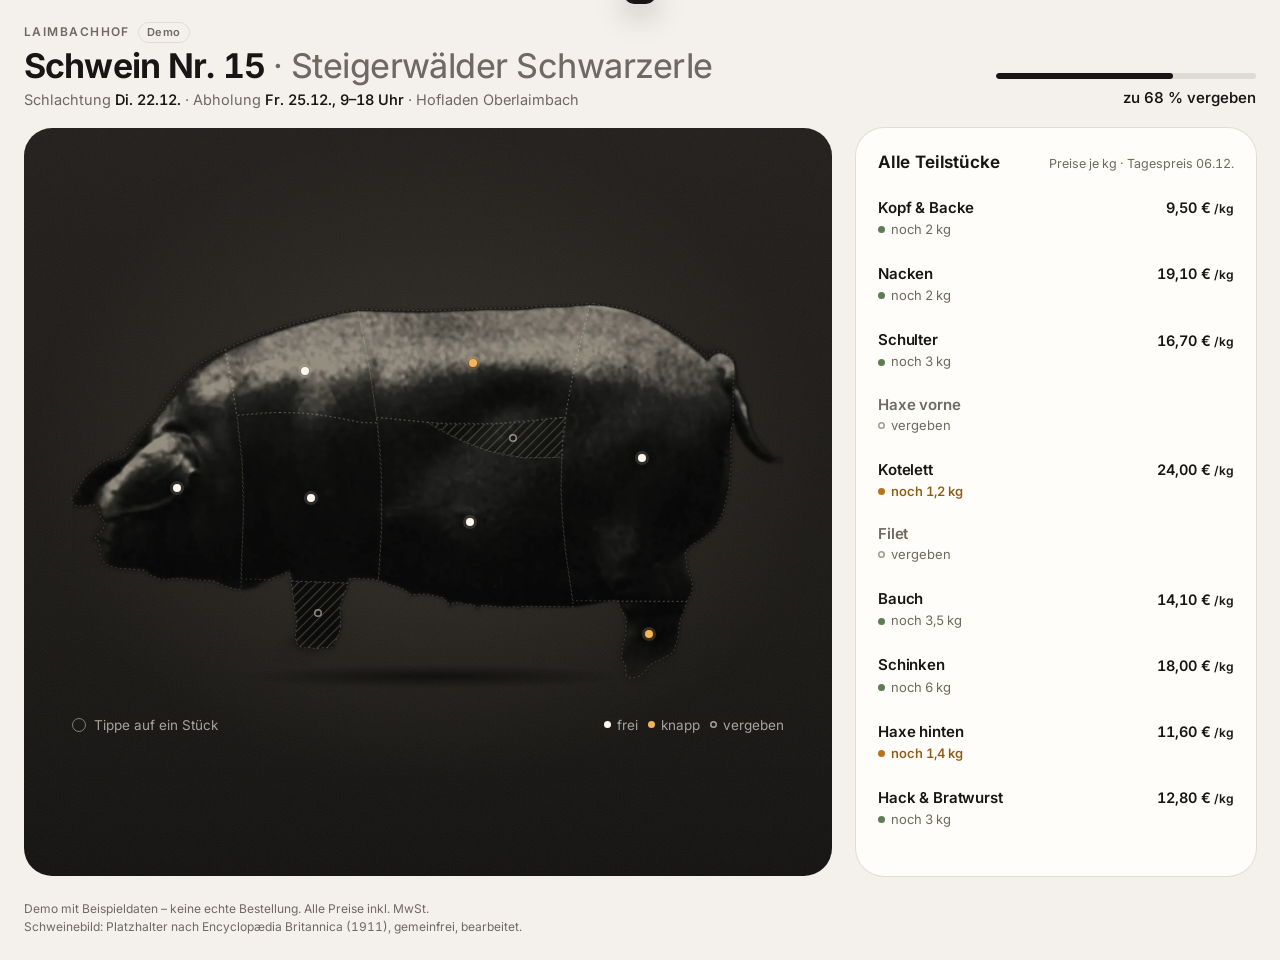
==== schwein/index.html @ 55927c0c "Schweinwahl: erste vollstaendige Seite /schwein/ – Teilstuecke am Tier waehlen, Detailblatt, Paket, " ====
<!doctype html>
<html lang="de">
<head>
  <meta charset="utf-8">
  <meta name="viewport" content="width=device-width, initial-scale=1, viewport-fit=cover">
  <meta name="robots" content="noindex, nofollow">
  <meta name="theme-color" content="#f4f1ec">
  <title>Schwein Nr. 15 · Laimbachhof</title>
  <meta name="description" content="Demo: Teilstücke von Schwein Nr. 15 wählen – Steigerwälder Schwarzerle vom Laimbachhof.">
  <link rel="icon" href="data:,">
  <link rel="preload" href="schrift/inter.woff2" as="font" type="font/woff2" crossorigin>
  <link rel="preload" href="bilder/schwein.webp" as="image" type="image/webp">
  <link rel="stylesheet" href="stil.css">
</head>
<body>

<!-- Demo-Seite: nur die Teilstückwahl von einem Schwein. Nichts wird bestellt, gespeichert oder verschickt. -->

<header class="kopf">
  <p class="kopf-hof">Laimbachhof <span class="demo-marke">Demo</span></p>
  <h1 class="kopf-titel">Schwein Nr. 15<span class="kopf-trenner"> · </span><span class="kopf-rasse">Steigerwälder Schwarzerle</span></h1>
  <div class="fortschritt">
    <div class="balken" id="balken" role="progressbar" aria-valuemin="0" aria-valuemax="100" aria-label="Schwein Nr. 15 vergeben">
      <i class="balken-vergeben"></i><i class="balken-dein"></i>
    </div>
    <p class="fortschritt-text" id="fortschritt-text">zu – % vergeben</p>
  </div>
  <p class="termine" id="termine"></p>
</header>

<main class="werkbank">

  <!-- Bühne: das Schwein. Bild + Klickzonen + Punkte, alles in app.js gezeichnet. -->
  <section class="buehne" aria-label="Schwein Nr. 15 – tippe ein Teilstück an">
    <div class="leinwand" id="leinwand"></div>
    <div class="buehne-fuss">
      <p class="buehne-hinweis" id="hinweis">Tippe auf ein Stück</p>
      <p class="legende" aria-hidden="true">
        <span><i class="punkt frei"></i>frei</span>
        <span><i class="punkt knapp"></i>knapp</span>
        <span><i class="punkt weg"></i>vergeben</span>
      </p>
    </div>
  </section>

  <!-- Seite: am Laptop rechts neben dem Schwein, am Handy darunter -->
  <section class="seite" id="seite">
    <div class="liste-kopf">
      <h2>Alle Teilstücke</h2>
      <p>Preise je kg · <span id="tagespreis-datum"></span></p>
    </div>
    <ul class="liste" id="liste" aria-label="Teilstücke von Schwein Nr. 15"></ul>

    <!-- Blatt: Teilstück im Detail oder das Paket. Handy: Bottom-Sheet. Laptop: liegt über der Liste. -->
    <div class="blatt" id="blatt" role="dialog" aria-modal="false" aria-labelledby="blatt-titel" hidden>
      <div class="blatt-griff" aria-hidden="true"></div>
      <div class="blatt-inhalt" id="blatt-inhalt"></div>
    </div>
  </section>
</main>

<p class="fuss">Demo mit Beispieldaten – keine echte Bestellung. Alle Preise inkl. MwSt.<br>
  Schweinebild: Platzhalter nach Encyclopædia Britannica (1911), gemeinfrei, bearbeitet.</p>

<!-- Schwebende Paketleiste: erscheint, sobald etwas im Paket liegt -->
<button type="button" class="paketleiste" id="paketleiste" hidden aria-label="Paket ansehen">
  <span class="paket-zahl" id="paket-zahl">0</span>
  <span class="paket-text">
    <b>Dein Paket</b>
    <span id="paket-zeile"></span>
  </span>
  <span class="paket-summe" id="paket-summe"></span>
  <svg class="paket-pfeil" viewBox="0 0 24 24" aria-hidden="true"><path d="M9 6l6 6-6 6"/></svg>
</button>

<div class="schleier" id="schleier" hidden></div>
<div class="meldung" id="meldung" role="status" aria-live="polite"></div>

<script src="bilder/schwein-bild.js"></script>
<script src="app.js"></script>
</body>
</html>
---- schwein/stil.css ----
/* Laimbachhof – Demo „Schwein Nr. 15“: Teilstücke wählen
   Aufbau: Schrift → Design-Tokens → Grundlagen → Kopf → Bühne (Schwein) → Liste → Blatt → Paketleiste → Laptop.
   Handy zuerst: die Grundregeln gelten fürs Handy, @media (min-width: 1000px) baut daraus die Laptop-Ansicht. */

/* ---------- Schrift (lokal, kein Google-CDN) ---------- */
@font-face { font-family: "Inter"; src: url("schrift/inter.woff2") format("woff2"); font-weight: 100 900; font-style: normal; font-display: swap; }

/* ---------- Design-Tokens: hier ändert man den Look an einer Stelle ---------- */
:root {
  --papier: #f4f1ec;          /* warmes Off-White, Seitenhintergrund */
  --karte: #fffdf9;
  --tinte: #171614;           /* Text, fast schwarz */
  --leise: #6e6961;           /* Nebentext */
  --linie: rgba(23, 22, 20, .09);
  --buehne: #1a1815;          /* dunkle Bühne fürs schwarze Schwein */
  --buehne-licht: #34302a;    /* Lichtkegel in der Mitte der Bühne */
  --glut: #f4b57c;            /* das Leuchten eines gewählten Stücks */
  --frei: #5d7d52;
  --knapp: #b8741c;
  --weg: #a29c93;
  --schrift: "Inter", system-ui, -apple-system, "Segoe UI", Roboto, sans-serif;
  --rund: 24px;
  --rund-klein: 14px;
  --rand: 16px;               /* Seitenrand am Handy */
  --feder: cubic-bezier(.32, .72, 0, 1);   /* wie iOS-Blätter: schnell los, weich aus */
  --weich: cubic-bezier(.2, .7, .2, 1);
}

/* ---------- Grundlagen ---------- */
*, *::before, *::after { box-sizing: border-box; }
html { -webkit-text-size-adjust: 100%; }
body {
  margin: 0; background: var(--papier); color: var(--tinte);
  font: 400 16px/1.5 var(--schrift); font-feature-settings: "cv11", "ss01"; font-variant-numeric: tabular-nums;
  -webkit-font-smoothing: antialiased; overflow-x: hidden;
}
h1, h2, h3, p { margin: 0; }
ul { margin: 0; padding: 0; list-style: none; }
button { font: inherit; color: inherit; background: none; border: 0; padding: 0; cursor: pointer; -webkit-tap-highlight-color: transparent; }
:focus-visible { outline: 2px solid #3b6fd8; outline-offset: 2px; border-radius: 8px; }
[hidden] { display: none !important; }

/* Status-Punkt: frei / knapp / vergeben */
.punkt { display: inline-block; width: 7px; height: 7px; border-radius: 50%; background: var(--frei); flex: none; }
.punkt.knapp { background: var(--knapp); }
.punkt.weg { background: transparent; box-shadow: inset 0 0 0 1.5px var(--weg); }

/* ---------- Kopf: wer, wie voll, wann ---------- */
.kopf { padding: calc(14px + env(safe-area-inset-top)) var(--rand) 14px; display: grid; gap: 6px; }
.kopf-hof { font-size: 12px; font-weight: 600; letter-spacing: .12em; text-transform: uppercase; color: var(--leise); display: flex; align-items: center; gap: 8px; }
.demo-marke { letter-spacing: .04em; text-transform: none; font-weight: 600; font-size: 11px; color: var(--leise); border: 1px solid var(--linie); border-radius: 999px; padding: 1px 8px; }
.kopf-titel { font-size: 26px; line-height: 1.12; font-weight: 680; letter-spacing: -.025em; }
.kopf-rasse { display: block; font-weight: 450; color: var(--leise); letter-spacing: -.015em; }
.kopf-trenner { display: none; color: var(--leise); font-weight: 400; }
.fortschritt { display: flex; align-items: center; gap: 12px; margin-top: 4px; }
.balken { position: relative; flex: 1; height: 6px; border-radius: 3px; background: rgba(23, 22, 20, .1); overflow: hidden; max-width: 260px; }
.balken i { position: absolute; top: 0; bottom: 0; left: 0; border-radius: 3px; transition: width .6s var(--weich), left .6s var(--weich); }
.balken-vergeben { background: var(--tinte); }
.balken-dein { background: var(--glut); }
.fortschritt-text { font-size: 14px; font-weight: 550; white-space: nowrap; }
.fortschritt-text .dein { color: #a3601f; font-weight: 550; }
.termine { font-size: 13.5px; color: var(--leise); line-height: 1.45; }
.termine b { color: var(--tinte); font-weight: 550; }
.termine span { white-space: nowrap; }

/* ---------- Bühne: das Schwein im Lichtkegel ---------- */
.werkbank { padding: 0 var(--rand); }
.buehne {
  position: relative; border-radius: var(--rund); overflow: hidden; isolation: isolate;
  background:
    radial-gradient(70% 62% at 50% 44%, var(--buehne-licht) 0%, rgba(52, 48, 42, 0) 70%),
    linear-gradient(180deg, #211e1b 0%, var(--buehne) 62%, #121110 100%);
  padding: 22px 10px 10px;
}
/* feines Korn gegen „digitale“ Flächen – kaum sichtbar, aber die Bühne wirkt wie Papier/Studio */
.buehne::before {
  content: ""; position: absolute; inset: 0; z-index: -1; opacity: .07; pointer-events: none;
  background-image: url("data:image/svg+xml,%3Csvg xmlns='http://www.w3.org/2000/svg' width='140' height='140'%3E%3Cfilter id='k'%3E%3CfeTurbulence type='fractalNoise' baseFrequency='.9' numOctaves='2' stitchTiles='stitch'/%3E%3C/filter%3E%3Crect width='140' height='140' filter='url(%23k)'/%3E%3C/svg%3E");
}
.leinwand { position: relative; width: 100%; margin: 0 auto; max-width: 1180px; }
/* Bodenschatten: das Tier steht, statt zu schweben */
.leinwand::before {
  content: ""; position: absolute; left: 12%; right: 10%; bottom: -1.5%; height: 9%; z-index: 0;
  background: radial-gradient(50% 50% at 50% 50%, rgba(0, 0, 0, .55), rgba(0, 0, 0, 0) 70%);
  pointer-events: none;
}
.tier-svg { position: relative; z-index: 1; display: block; width: 100%; height: auto; overflow: visible; }
/* Beine laufen unten weich ins Dunkel aus (die Vorlage ist dort unscharf) */
.tier { -webkit-mask-image: linear-gradient(180deg, #000 86%, rgba(0, 0, 0, .25) 100%); mask-image: linear-gradient(180deg, #000 86%, rgba(0, 0, 0, .25) 100%); }

/* Klickzonen: unsichtbar, bis man sie berührt */
.zone { fill: rgba(255, 236, 214, 0); stroke: rgba(255, 238, 220, .0); stroke-width: 2; stroke-linejoin: round; cursor: pointer;
  transition: fill .35s var(--weich), stroke .35s var(--weich); }
.zone.weg { fill: url(#schraffur); }
@media (hover: hover) and (pointer: fine) {
  .zone:hover { fill: rgba(255, 228, 196, .11); }
  .zone.weg:hover { fill: url(#schraffur); stroke: rgba(255, 238, 220, .25); }
}
/* Schnittlinien wie mit Kreide: zeigen, dass das Tier aus Stücken besteht */
.schnitte polygon { fill: none; stroke: rgba(255, 240, 222, .2); stroke-width: 1.8; stroke-dasharray: 2 7; stroke-linecap: round; stroke-linejoin: round; pointer-events: none; transition: stroke .35s; }
/* Sobald ein Stück gewählt ist, tritt der Rest zurück */
.hat-wahl .zone:not(.aktiv) { fill: rgba(10, 9, 8, .52); }
.hat-wahl .zone.weg:not(.aktiv) { fill: url(#schraffur-dunkel); }
.hat-wahl .schnitte polygon { stroke: rgba(255, 240, 222, .07); }
.hat-wahl.ganz .zone { fill: rgba(244, 181, 124, .16); }   /* Hack & Bratwurst: kommt vom ganzen Tier */

/* Das Leuchten: warmes Licht auf dem gewählten Stück (screen hellt auf, ohne die Fellstruktur zu verlieren) */
.glut { fill: url(#glut-verlauf); mix-blend-mode: screen; opacity: 0; pointer-events: none; transition: opacity .3s var(--weich); }
.glut-schein { fill: none; stroke: var(--glut); stroke-width: 10; opacity: 0; filter: url(#weich); pointer-events: none; }
.glut-rand { fill: none; stroke: #ffe2c4; stroke-width: 2.4; stroke-linejoin: round; opacity: 0; pointer-events: none; }
.hat-wahl .glut { opacity: .62; }
.hat-wahl .glut-schein { opacity: .55; }
.hat-wahl .glut-rand { opacity: .9; }
.ganz .glut, .ganz .glut-schein, .ganz .glut-rand { opacity: 0 !important; }
.aufleuchten .glut, .aufleuchten .glut-schein, .aufleuchten .glut-rand { animation: aufleuchten .5s var(--weich); }
@keyframes aufleuchten { from { opacity: 0; } }

/* Punkte auf dem Tier: Tippziel 44 px, sichtbar nur ein kleiner Lichtpunkt */
.pins { position: absolute; inset: 0; z-index: 2; pointer-events: none; }
.pin { position: absolute; width: 44px; height: 44px; margin: -22px 0 0 -22px; border-radius: 50%; pointer-events: auto; display: grid; place-items: center; }
.pin::before { content: ""; width: 8px; height: 8px; border-radius: 50%; background: #fff7ee; box-shadow: 0 0 0 3px rgba(255, 247, 238, .14), 0 1px 6px rgba(0, 0, 0, .5); transition: transform .3s var(--weich), background .3s, box-shadow .3s, opacity .3s; }
.pin.knapp::before { background: #f3b45c; box-shadow: 0 0 0 3px rgba(243, 180, 92, .2), 0 1px 6px rgba(0, 0, 0, .5); }
.pin.weg::before { background: transparent; box-shadow: inset 0 0 0 1.5px rgba(255, 247, 238, .5); }
.pin.aktiv::before { transform: scale(1.25); background: #fff; box-shadow: 0 0 0 5px rgba(255, 226, 196, .25), 0 0 18px rgba(255, 210, 160, .7); }
.hat-wahl .pin:not(.aktiv)::before { opacity: .3; }
.pin.anstupsen::before { animation: atmen 2.4s var(--weich) 2; }
@keyframes atmen { 50% { box-shadow: 0 0 0 9px rgba(255, 247, 238, .18), 0 1px 6px rgba(0, 0, 0, .5); } }

/* Etikett: Name des Stücks über dem Punkt */
.etikett {
  position: absolute; z-index: 3; pointer-events: none; white-space: nowrap;
  transform: translate(-50%, calc(-100% - 16px)); opacity: 0; transition: opacity .2s, transform .25s var(--weich);
  background: rgba(255, 253, 249, .96); color: var(--tinte); border-radius: 999px; padding: 6px 12px 6px 10px;
  font-size: 13px; font-weight: 600; letter-spacing: -.005em; box-shadow: 0 6px 20px rgba(0, 0, 0, .35);
  display: flex; align-items: center; gap: 7px;
}
.etikett.an { opacity: 1; transform: translate(-50%, calc(-100% - 20px)); }
.etikett.links { transform: translate(-14px, calc(-100% - 20px)); }
.etikett.rechts { transform: translate(calc(-100% + 14px), calc(-100% - 20px)); }
.etikett small { font-weight: 500; color: var(--leise); font-size: 12.5px; }

.buehne-fuss { display: flex; justify-content: space-between; align-items: center; gap: 12px; padding: 12px 8px 4px; color: rgba(255, 247, 238, .62); font-size: 13px; }
.buehne-hinweis { display: flex; align-items: center; gap: 8px; white-space: nowrap; }
.buehne-hinweis::before { content: ""; width: 14px; height: 14px; border-radius: 50%; border: 1.5px solid currentColor; opacity: .7; }
.legende { display: flex; gap: 10px; }
.legende span { display: inline-flex; align-items: center; gap: 6px; }
.legende .punkt.frei { background: #fff7ee; }
.legende .punkt.knapp { background: #f3b45c; }
.legende .punkt.weg { box-shadow: inset 0 0 0 1.5px rgba(255, 247, 238, .6); }

/* ---------- Liste aller Stücke (Zweitweg zum Tippen aufs Tier) ---------- */
.seite { padding: 22px 0 120px; }
.liste-kopf { display: flex; align-items: baseline; justify-content: space-between; gap: 12px; margin: 0 2px 10px; }
.liste-kopf h2 { font-size: 17px; font-weight: 650; letter-spacing: -.01em; }
.liste-kopf p { font-size: 12.5px; color: var(--leise); }
.liste { display: grid; grid-template-columns: 1fr 1fr; gap: 8px; }
.posten {
  width: 100%; min-height: 64px; text-align: left; display: grid; gap: 1px; padding: 11px 12px 10px;
  background: var(--karte); border-radius: var(--rund-klein); box-shadow: 0 0 0 1px var(--linie);
  transition: box-shadow .2s, transform .2s var(--weich), background .2s;
}
.posten:active { transform: scale(.98); }
.posten-name { font-size: 15px; font-weight: 600; letter-spacing: -.01em; line-height: 1.25; }
.posten-zeile { display: flex; align-items: center; gap: 6px; font-size: 13px; color: var(--leise); }
.posten-zeile .trenner { opacity: .5; }
.posten.knapp .posten-rest { color: #8f5a12; font-weight: 550; }
.posten.weg { background: transparent; box-shadow: 0 0 0 1px var(--linie); }
.posten.weg .posten-name { color: var(--leise); }
.posten.aktiv { box-shadow: 0 0 0 2px var(--tinte); }
.posten-paket { font-size: 12px; font-weight: 600; color: #8a5016; margin-top: 2px; }

/* ---------- Blatt: Detail eines Stücks oder das Paket ---------- */
/* Handy: Bottom-Sheet, kommt von unten */
.blatt {
  position: fixed; left: 0; right: 0; bottom: 0; z-index: 50; max-height: 86dvh; overflow: auto; overscroll-behavior: contain;
  background: var(--karte); border-radius: 26px 26px 0 0; box-shadow: 0 -10px 40px rgba(0, 0, 0, .18);
  padding: 8px 20px calc(18px + env(safe-area-inset-bottom));
  transform: translateY(100%); transition: transform .45s var(--feder);
}
.blatt.offen { transform: none; }
.blatt-griff { width: 38px; height: 5px; border-radius: 3px; background: rgba(23, 22, 20, .16); margin: 0 auto 10px; }
.schleier { position: fixed; inset: 0; z-index: 40; background: rgba(15, 14, 12, .1); opacity: 0; transition: opacity .35s; }
.schleier.an { opacity: 1; }

.blatt-kopf { display: flex; align-items: flex-start; justify-content: space-between; gap: 12px; }
.blatt-vorzeile { font-size: 12.5px; font-weight: 550; color: var(--leise); letter-spacing: .01em; }
.blatt-kopf h2 { font-size: 26px; font-weight: 700; letter-spacing: -.025em; line-height: 1.1; margin-top: 1px; }
.zu { flex: none; width: 36px; height: 36px; margin: -2px -6px 0 0; border-radius: 50%; background: rgba(23, 22, 20, .06); display: grid; place-items: center; }
.zu svg { width: 14px; height: 14px; stroke: var(--tinte); stroke-width: 2.2; stroke-linecap: round; fill: none; }
/* Rand für ein 44-px-Tippziel um den 36-px-Kreis */
.zu { position: relative; }
.zu::after { content: ""; position: absolute; inset: -4px; }

.mini { display: none; }
.wo { margin-top: 10px; font-size: 15px; line-height: 1.45; color: #3e3a35; }
.eignung { display: flex; flex-wrap: wrap; gap: 6px; margin-top: 12px; }
.eignung li { font-size: 13px; font-weight: 550; padding: 5px 11px; border-radius: 999px; background: rgba(23, 22, 20, .055); }
.tipp { margin-top: 12px; font-size: 14px; line-height: 1.45; color: #3e3a35; padding: 11px 13px; border-radius: 12px; background: #f5efe6; }
.tipp b { display: block; font-size: 11.5px; letter-spacing: .08em; text-transform: uppercase; color: #8a5016; margin-bottom: 2px; font-weight: 650; }

.preisblock { display: flex; justify-content: space-between; align-items: flex-end; gap: 12px; margin-top: 16px; padding-top: 14px; border-top: 1px solid var(--linie); }
.preis { font-size: 24px; font-weight: 700; letter-spacing: -.02em; }
.preis small { font-size: 15px; font-weight: 550; color: var(--leise); letter-spacing: 0; }
.preis-hinweis { display: block; font-size: 12.5px; color: var(--leise); margin-top: 1px; }
.vorrat { display: inline-flex; align-items: center; gap: 7px; font-size: 14px; font-weight: 600; padding: 6px 11px; border-radius: 999px; background: rgba(93, 125, 82, .1); color: #3f5a37; white-space: nowrap; }
.vorrat.knapp { background: rgba(184, 116, 28, .12); color: #7f4f0f; }
.vorrat.weg { background: rgba(23, 22, 20, .06); color: var(--leise); }

/* Mengenwahl: große Tasten, Zahl in der Mitte */
.menge { display: grid; grid-template-columns: 52px 1fr 52px; align-items: center; gap: 8px; margin-top: 14px; padding: 6px; border-radius: 18px; background: rgba(23, 22, 20, .045); }
.menge button { width: 52px; height: 52px; border-radius: 14px; background: var(--karte); box-shadow: 0 1px 2px rgba(0, 0, 0, .08), 0 0 0 1px var(--linie); display: grid; place-items: center; transition: transform .15s var(--weich), opacity .2s; }
.menge button:active { transform: scale(.92); }
.menge button[disabled] { opacity: .35; pointer-events: none; }
.menge svg { width: 18px; height: 18px; stroke: var(--tinte); stroke-width: 2.2; stroke-linecap: round; }
.menge output { text-align: center; display: grid; line-height: 1.15; }
.menge output b { font-size: 21px; font-weight: 700; letter-spacing: -.02em; }
.menge output small { font-size: 12.5px; color: var(--leise); }
.menge output.tick b { animation: tick .25s var(--weich); }
@keyframes tick { 40% { transform: scale(1.08); } }

.knopf-haupt {
  width: 100%; min-height: 54px; margin-top: 12px; border-radius: 16px; background: var(--tinte); color: #fff;
  font-size: 16.5px; font-weight: 620; letter-spacing: -.01em; display: flex; align-items: center; justify-content: center; gap: 8px;
  transition: transform .15s var(--weich), background .2s;
}
.knopf-haupt:hover { background: #000; }
.knopf-haupt:active { transform: scale(.98); }
.knopf-haupt span { font-weight: 500; opacity: .75; }
.knopf-zweit { width: 100%; min-height: 50px; margin-top: 12px; border-radius: 16px; box-shadow: inset 0 0 0 1.5px rgba(23, 22, 20, .16); font-weight: 600; font-size: 15.5px; }
.klein { margin-top: 10px; font-size: 12px; line-height: 1.45; color: var(--leise); text-align: center; }

/* Paket im Blatt */
.paket-liste { margin-top: 14px; border-top: 1px solid var(--linie); }
.paket-liste li { display: grid; grid-template-columns: 1fr auto auto 44px; align-items: center; gap: 10px; min-height: 56px; border-bottom: 1px solid var(--linie); font-size: 15px; }
.paket-liste .p-name { font-weight: 600; }
.paket-liste .p-name small { display: block; font-weight: 450; font-size: 12.5px; color: var(--leise); }
.paket-liste .p-kg { color: var(--leise); }
.paket-liste .p-preis { font-weight: 600; text-align: right; min-width: 72px; }
.weg-knopf { width: 44px; height: 44px; border-radius: 50%; display: grid; place-items: center; }
.weg-knopf svg { width: 16px; height: 16px; stroke: var(--leise); stroke-width: 2; fill: none; stroke-linecap: round; }
.weg-knopf:hover svg { stroke: var(--tinte); }
.paket-summe-zeile { display: flex; justify-content: space-between; align-items: baseline; margin-top: 14px; }
.paket-summe-zeile span { color: var(--leise); font-size: 14.5px; }
.paket-summe-zeile b { font-size: 24px; font-weight: 700; letter-spacing: -.02em; }
.abholung { display: flex; gap: 10px; align-items: flex-start; margin-top: 14px; padding: 12px 14px; border-radius: 14px; background: #f5efe6; font-size: 14px; line-height: 1.4; }
.abholung svg { width: 18px; height: 18px; flex: none; margin-top: 1px; stroke: #8a5016; stroke-width: 1.8; fill: none; }
.leer { margin-top: 18px; color: var(--leise); font-size: 15px; }

/* Abschluss: Demo-Ende */
.fertig { text-align: center; padding: 18px 4px 4px; }
.haken { width: 64px; height: 64px; margin: 0 auto 14px; border-radius: 50%; background: var(--tinte); display: grid; place-items: center; animation: auftauchen .5s var(--feder); }
.haken svg { width: 30px; height: 30px; stroke: #fff; stroke-width: 2.6; fill: none; stroke-linecap: round; stroke-linejoin: round; stroke-dasharray: 30; stroke-dashoffset: 30; animation: zeichnen .45s .2s var(--weich) forwards; }
@keyframes auftauchen { from { transform: scale(.6); opacity: 0; } }
@keyframes zeichnen { to { stroke-dashoffset: 0; } }
.fertig h2 { font-size: 24px; font-weight: 700; letter-spacing: -.02em; }
.demo-hinweis { display: inline-block; margin-top: 10px; font-weight: 650; font-size: 15px; padding: 6px 12px; border-radius: 999px; background: #f5efe6; color: #7a4512; }
.fertig p { margin-top: 10px; color: #3e3a35; font-size: 15px; line-height: 1.5; }

/* ---------- Schwebende Paketleiste ---------- */
.paketleiste {
  position: fixed; z-index: 30; left: var(--rand); right: var(--rand); bottom: calc(12px + env(safe-area-inset-bottom));
  display: flex; align-items: center; gap: 12px; min-height: 62px; padding: 9px 14px 9px 10px; text-align: left;
  border-radius: 20px; color: #fff; background: rgba(23, 22, 20, .9);
  -webkit-backdrop-filter: saturate(1.6) blur(18px); backdrop-filter: saturate(1.6) blur(18px);
  box-shadow: 0 12px 34px rgba(0, 0, 0, .28), inset 0 0 0 1px rgba(255, 255, 255, .06);
  animation: hochfahren .5s var(--feder);
}
@keyframes hochfahren { from { transform: translateY(120%); } }
.paket-zahl { flex: none; width: 42px; height: 42px; border-radius: 12px; background: var(--glut); color: var(--tinte); display: grid; place-items: center; font-weight: 750; font-size: 17px; }
.paket-zahl.huepf { animation: huepf .45s var(--feder); }
@keyframes huepf { 30% { transform: scale(1.22) rotate(-6deg); } }
.paket-text { flex: 1; min-width: 0; display: grid; line-height: 1.25; }
.paket-text b { font-size: 15px; font-weight: 620; }
.paket-text span { font-size: 13px; color: rgba(255, 255, 255, .66); white-space: nowrap; overflow: hidden; text-overflow: ellipsis; }
.paket-summe { font-weight: 650; font-size: 16px; }
.paket-pfeil { width: 18px; height: 18px; stroke: rgba(255, 255, 255, .6); stroke-width: 2; fill: none; stroke-linecap: round; flex: none; }
.blatt-offen .paketleiste { opacity: 0; pointer-events: none; transform: translateY(20px); transition: opacity .2s, transform .3s; }

/* Kurze Meldung (Toast) */
.meldung { position: fixed; z-index: 60; left: 50%; top: calc(14px + env(safe-area-inset-top)); transform: translate(-50%, -150%); background: var(--tinte); color: #fff; font-size: 14px; font-weight: 550; padding: 10px 16px; border-radius: 999px; box-shadow: 0 10px 30px rgba(0, 0, 0, .25); transition: transform .4s var(--feder); max-width: calc(100% - 32px); text-align: center; }
.meldung.an { transform: translate(-50%, 0); }

.fuss { padding: 0 var(--rand) 100px; font-size: 12px; line-height: 1.5; color: var(--leise); text-align: center; }

/* Handy quer und kleine Tablets: Liste dreispaltig */
@media (min-width: 600px) and (max-width: 999px) {
  .liste { grid-template-columns: repeat(3, 1fr); }
  .paketleiste { left: 50%; right: auto; width: 520px; margin-left: -260px; }
  .blatt { left: 50%; right: auto; width: 560px; margin-left: -280px; }
}

/* ---------- Laptop: Schwein links groß, rechts die Tafel ---------- */
@media (min-width: 1000px) {
  :root { --seite-b: 400px; --abstand: 24px; }
  .kopf {
    max-width: 1480px; margin: 0 auto; padding: 22px var(--abstand) 18px;
    grid-template-columns: 1fr auto; grid-template-areas: "hof hof" "titel fortschritt" "termine fortschritt"; column-gap: 40px; row-gap: 4px; align-items: end;
  }
  .kopf-hof { grid-area: hof; }
  .kopf-titel { grid-area: titel; font-size: 34px; }
  .kopf-rasse, .kopf-trenner { display: inline; }
  .termine { grid-area: termine; font-size: 14.5px; }
  .fortschritt { grid-area: fortschritt; flex-direction: column; align-items: flex-end; gap: 8px; margin: 0; align-self: end; }
  .balken { width: 280px; flex: none; }
  .fortschritt-text { font-size: 15px; }

  .werkbank {
    max-width: 1480px; margin: 0 auto; padding: 0 var(--abstand) var(--abstand);
    display: grid; grid-template-columns: minmax(0, 1fr) var(--seite-b); gap: var(--abstand); align-items: stretch;
  }
  .buehne { display: flex; flex-direction: column; justify-content: center; padding: 48px 48px 22px; min-height: 560px; border-radius: 28px; }
  .leinwand { flex: none; width: 100%; }
  .buehne-fuss { padding: 26px 0 0; font-size: 13.5px; }

  .seite { position: relative; padding: 0; background: var(--karte); border-radius: 28px; box-shadow: 0 0 0 1px var(--linie); overflow: hidden; display: flex; flex-direction: column; }
  .liste-kopf { margin: 0; padding: 22px 22px 10px; }
  .liste { grid-template-columns: 1fr; gap: 0; padding: 0 10px 12px; overflow: auto; }
  .posten { min-height: 0; grid-template-columns: 1fr auto; grid-template-areas: "name preis" "zeile paket"; align-items: center; column-gap: 12px; padding: 12px 12px; border-radius: 12px; background: transparent; box-shadow: none; }
  .posten:hover { background: rgba(23, 22, 20, .04); }
  .posten-name { grid-area: name; }
  .posten-zeile { grid-area: zeile; }
  .posten-preis-rechts { grid-area: preis; font-size: 14.5px; font-weight: 600; }
  .posten-paket { grid-area: paket; margin: 0; text-align: right; }
  .posten.aktiv { background: rgba(244, 181, 124, .16); box-shadow: none; }
  .posten.weg { box-shadow: none; }
  .hat-paket .liste { padding-bottom: 96px; }

  /* Blatt liegt am Laptop über der Liste in der rechten Tafel */
  .blatt { position: absolute; inset: 0; max-height: none; border-radius: 0; box-shadow: none; padding: 22px 24px 24px; transform: translateX(24px); opacity: 0; transition: transform .4s var(--feder), opacity .25s; }
  .blatt.offen { transform: none; opacity: 1; }
  .hat-paket .blatt { padding-bottom: 100px; }
  .blatt-griff { display: none; }
  .schleier { display: none; }
  .blatt-kopf h2 { font-size: 30px; }
  .mini { display: block; margin: 14px -4px 0; border-radius: 16px; background: var(--buehne); padding: 10px 14px; }
  .mini svg { display: block; width: 100%; height: auto; }
  .zurueck { display: inline-flex; align-items: center; gap: 4px; font-size: 14px; font-weight: 550; color: var(--leise); margin: -4px 0 10px -4px; padding: 6px 4px; }
  .zurueck svg { width: 16px; height: 16px; stroke: currentColor; stroke-width: 2; fill: none; stroke-linecap: round; }
  .zurueck:hover { color: var(--tinte); }

  /* Paketleiste schwebt unten in der rechten Tafel */
  .paketleiste { left: auto; right: max(calc(var(--abstand) + 12px), calc((100vw - 1480px) / 2 + var(--abstand) + 12px)); width: calc(var(--seite-b) - 24px); bottom: calc(var(--abstand) + 12px); }
  .blatt-offen .paketleiste { opacity: 1; pointer-events: auto; transform: none; }
  .paket-offen .paketleiste { opacity: 0; pointer-events: none; }
  .fuss { padding: 0 var(--abstand) 24px; text-align: left; max-width: 1480px; margin: 0 auto; }
}
/* Am Laptop nur „Alle Stücke“-Rücksprung, am Handy schließt das Blatt mit × */
@media (max-width: 999px) { .zurueck, .nur-laptop { display: none; } }
@media (min-width: 1000px) { .nur-handy { display: none; } }

/* Großer, hoher Bildschirm: alles auf eine Bildschirmseite */
@media (min-width: 1000px) and (min-height: 760px) {
  .werkbank { height: calc(100dvh - var(--kopf-h, 128px)); min-height: 600px; }
  .buehne { min-height: 0; }
}

@media (prefers-reduced-motion: reduce) {
  *, *::before, *::after { animation-duration: .01ms !important; transition-duration: .01ms !important; }
}
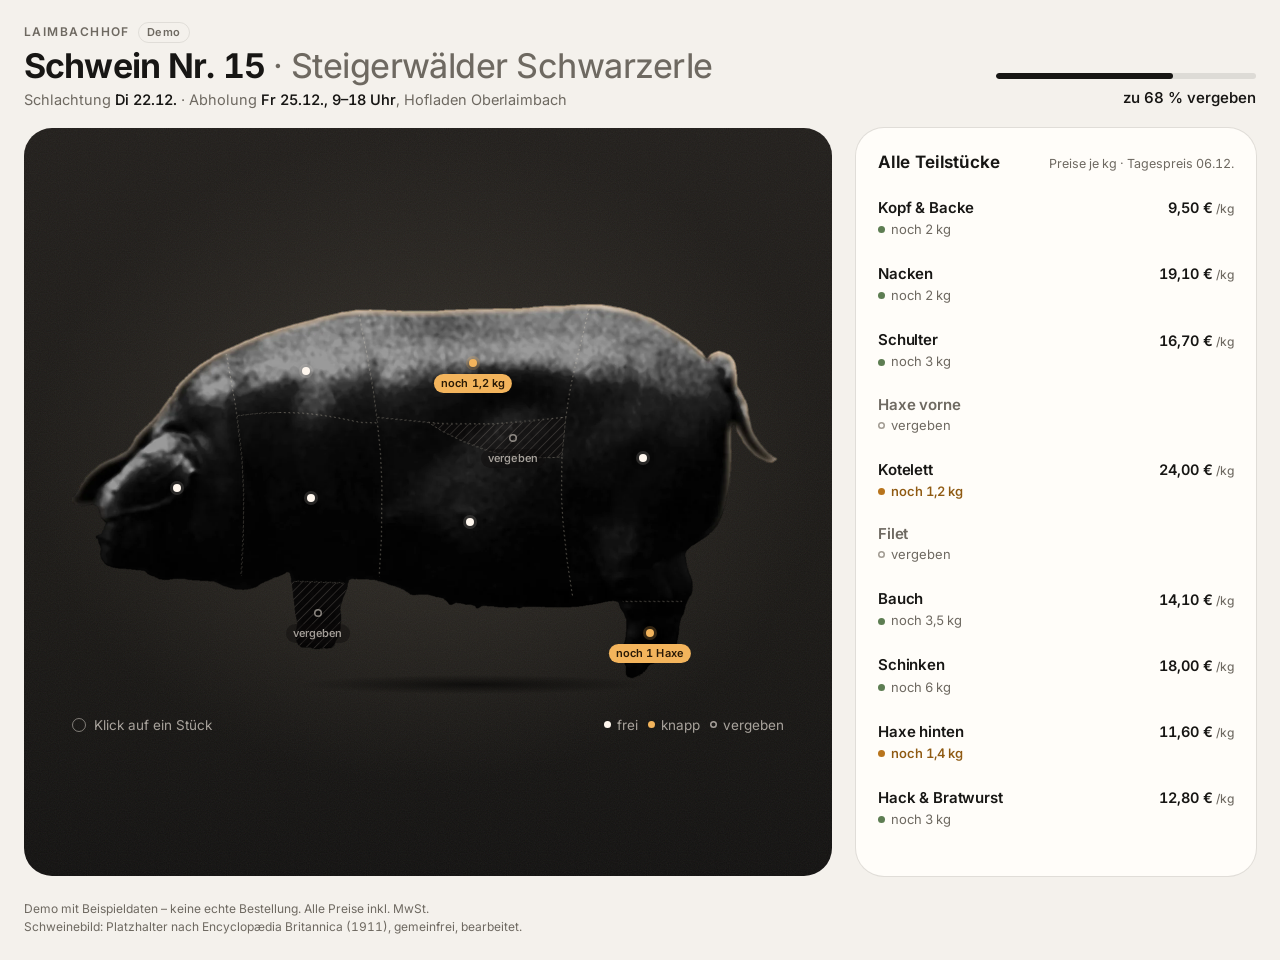
==== commit f0245359: "Schweinwahl: Marken am Tier fuer knappe/vergebene Stuecke, direkter Wechsel bei offenem Blatt, Kache" ====
--- a/schwein/index.html
+++ b/schwein/index.html
@@ -52,7 +52,7 @@
     <ul class="liste" id="liste" aria-label="Teilstücke von Schwein Nr. 15"></ul>
 
     <!-- Blatt: Teilstück im Detail oder das Paket. Handy: Bottom-Sheet. Laptop: liegt über der Liste. -->
-    <div class="blatt" id="blatt" role="dialog" aria-modal="false" aria-labelledby="blatt-titel" hidden>
+    <div class="blatt" id="blatt" role="dialog" aria-modal="false" aria-labelledby="blatt-titel" tabindex="-1" hidden>
       <div class="blatt-griff" aria-hidden="true"></div>
       <div class="blatt-inhalt" id="blatt-inhalt"></div>
     </div>
@@ -73,7 +73,6 @@
   <svg class="paket-pfeil" viewBox="0 0 24 24" aria-hidden="true"><path d="M9 6l6 6-6 6"/></svg>
 </button>
 
-<div class="schleier" id="schleier" hidden></div>
 <div class="meldung" id="meldung" role="status" aria-live="polite"></div>
 
 <script src="bilder/schwein-bild.js"></script>
--- a/schwein/stil.css
+++ b/schwein/stil.css
@@ -80,13 +80,11 @@
 .leinwand { position: relative; width: 100%; margin: 0 auto; max-width: 1180px; }
 /* Bodenschatten: das Tier steht, statt zu schweben */
 .leinwand::before {
-  content: ""; position: absolute; left: 12%; right: 10%; bottom: -1.5%; height: 9%; z-index: 0;
-  background: radial-gradient(50% 50% at 50% 50%, rgba(0, 0, 0, .55), rgba(0, 0, 0, 0) 70%);
+  content: ""; position: absolute; left: 22%; right: 9%; bottom: -2.5%; height: 7%; z-index: 0;
+  background: radial-gradient(50% 50% at 50% 50%, rgba(0, 0, 0, .6), rgba(0, 0, 0, 0) 72%);
   pointer-events: none;
 }
 .tier-svg { position: relative; z-index: 1; display: block; width: 100%; height: auto; overflow: visible; }
-/* Beine laufen unten weich ins Dunkel aus (die Vorlage ist dort unscharf) */
-.tier { -webkit-mask-image: linear-gradient(180deg, #000 86%, rgba(0, 0, 0, .25) 100%); mask-image: linear-gradient(180deg, #000 86%, rgba(0, 0, 0, .25) 100%); }
 
 /* Klickzonen: unsichtbar, bis man sie berührt */
 .zone { fill: rgba(255, 236, 214, 0); stroke: rgba(255, 238, 220, .0); stroke-width: 2; stroke-linejoin: round; cursor: pointer;
@@ -99,20 +97,23 @@
 /* Schnittlinien wie mit Kreide: zeigen, dass das Tier aus Stücken besteht */
 .schnitte polygon { fill: none; stroke: rgba(255, 240, 222, .2); stroke-width: 1.8; stroke-dasharray: 2 7; stroke-linecap: round; stroke-linejoin: round; pointer-events: none; transition: stroke .35s; }
 /* Sobald ein Stück gewählt ist, tritt der Rest zurück */
-.hat-wahl .zone:not(.aktiv) { fill: rgba(10, 9, 8, .52); }
+.hat-wahl .zone:not(.aktiv) { fill: rgba(10, 9, 8, .58); }
 .hat-wahl .zone.weg:not(.aktiv) { fill: url(#schraffur-dunkel); }
 .hat-wahl .schnitte polygon { stroke: rgba(255, 240, 222, .07); }
 .hat-wahl.ganz .zone { fill: rgba(244, 181, 124, .16); }   /* Hack & Bratwurst: kommt vom ganzen Tier */
 
-/* Das Leuchten: warmes Licht auf dem gewählten Stück (screen hellt auf, ohne die Fellstruktur zu verlieren) */
-.glut { fill: url(#glut-verlauf); mix-blend-mode: screen; opacity: 0; pointer-events: none; transition: opacity .3s var(--weich); }
-.glut-schein { fill: none; stroke: var(--glut); stroke-width: 10; opacity: 0; filter: url(#weich); pointer-events: none; }
-.glut-rand { fill: none; stroke: #ffe2c4; stroke-width: 2.4; stroke-linejoin: round; opacity: 0; pointer-events: none; }
-.hat-wahl .glut { opacity: .62; }
-.hat-wahl .glut-schein { opacity: .55; }
-.hat-wahl .glut-rand { opacity: .9; }
-.ganz .glut, .ganz .glut-schein, .ganz .glut-rand { opacity: 0 !important; }
-.aufleuchten .glut, .aufleuchten .glut-schein, .aufleuchten .glut-rand { animation: aufleuchten .5s var(--weich); }
+/* Das gewählte Stück hebt sich heraus: Ausschnitt des Bilds, etwas angehoben, mit Schatten und warmem Licht.
+   Zurück bleibt eine dunkle Mulde – wie ein Stück, das man aus dem Tier nimmt. */
+.heraus { pointer-events: none; opacity: 0; transition: opacity .25s var(--weich); }
+.heraus-innen { transform: translateY(0); transform-box: view-box; transition: transform .45s var(--feder); }
+.hat-wahl .heraus { opacity: 1; }
+.hat-wahl .heraus-innen { transform: translateY(-14px); }
+.hat-wahl .zone.aktiv { fill: rgba(4, 3, 2, .82); }
+.glut { fill: url(#glut-verlauf); mix-blend-mode: screen; filter: url(#weich-innen); opacity: .16; }
+.glut-schein { fill: none; stroke: var(--glut); stroke-width: 12; opacity: .28; filter: url(#weich); }
+.glut-rand { fill: none; stroke: #ffe6cc; stroke-width: 1.6; stroke-linejoin: round; opacity: .55; }
+.ganz .heraus { opacity: 0 !important; }
+.aufleuchten .heraus { animation: aufleuchten .45s var(--weich); }
 @keyframes aufleuchten { from { opacity: 0; } }
 
 /* Punkte auf dem Tier: Tippziel 44 px, sichtbar nur ein kleiner Lichtpunkt */
@@ -122,9 +123,23 @@
 .pin.knapp::before { background: #f3b45c; box-shadow: 0 0 0 3px rgba(243, 180, 92, .2), 0 1px 6px rgba(0, 0, 0, .5); }
 .pin.weg::before { background: transparent; box-shadow: inset 0 0 0 1.5px rgba(255, 247, 238, .5); }
 .pin.aktiv::before { transform: scale(1.25); background: #fff; box-shadow: 0 0 0 5px rgba(255, 226, 196, .25), 0 0 18px rgba(255, 210, 160, .7); }
-.hat-wahl .pin:not(.aktiv)::before { opacity: .3; }
-.pin.anstupsen::before { animation: atmen 2.4s var(--weich) 2; }
-@keyframes atmen { 50% { box-shadow: 0 0 0 9px rgba(255, 247, 238, .18), 0 1px 6px rgba(0, 0, 0, .5); } }
+.hat-wahl .pin:not(.aktiv)::before { opacity: .45; box-shadow: none; transform: scale(.75); }
+/* Einmal eine feine Welle um jeden Punkt: „hier kann man tippen“ */
+.pin::after { content: ""; position: absolute; left: 50%; top: 50%; width: 10px; height: 10px; margin: -5px 0 0 -5px; border-radius: 50%; border: 1px solid rgba(255, 247, 238, .7); opacity: 0; pointer-events: none; }
+.pin.anstupsen::after { animation: welle 1.9s cubic-bezier(.2, .6, .3, 1) 2; }
+.pin.anstupsen:nth-child(2n)::after { animation-delay: .25s; }
+.pin.anstupsen:nth-child(3n)::after { animation-delay: .5s; }
+@keyframes welle { 0% { transform: scale(1); opacity: .9; } 100% { transform: scale(4.2); opacity: 0; } }
+.hat-wahl .pin::after { display: none; }
+
+/* Marken unter dem Punkt: „vergeben“ / „noch 1,2 kg“ – klein, nur wo es etwas zu sagen gibt */
+.marken { position: absolute; inset: 0; z-index: 2; pointer-events: none; }
+.marke { position: absolute; transform: translate(-50%, 11px); font-size: 11px; font-weight: 600; letter-spacing: .01em; line-height: 1;
+  padding: 4px 7px; border-radius: 999px; white-space: nowrap; transition: opacity .25s; }
+.marke:empty { display: none; }
+.marke.weg { color: rgba(255, 247, 238, .62); background: rgba(12, 11, 10, .42); font-weight: 550; }
+.marke.knapp { color: #2a1a06; background: #f3b45c; }
+.hat-wahl .marke { opacity: 0; }
 
 /* Etikett: Name des Stücks über dem Punkt */
 .etikett {
@@ -162,7 +177,8 @@
 .posten:active { transform: scale(.98); }
 .posten-name { font-size: 15px; font-weight: 600; letter-spacing: -.01em; line-height: 1.25; }
 .posten-zeile { display: flex; align-items: center; gap: 6px; font-size: 13px; color: var(--leise); }
-.posten-zeile .trenner { opacity: .5; }
+.posten-preis { font-size: 14px; font-weight: 550; }
+.posten-preis small { font-weight: 450; color: var(--leise); }
 .posten.knapp .posten-rest { color: #8f5a12; font-weight: 550; }
 .posten.weg { background: transparent; box-shadow: 0 0 0 1px var(--linie); }
 .posten.weg .posten-name { color: var(--leise); }
@@ -179,8 +195,6 @@
 }
 .blatt.offen { transform: none; }
 .blatt-griff { width: 38px; height: 5px; border-radius: 3px; background: rgba(23, 22, 20, .16); margin: 0 auto 10px; }
-.schleier { position: fixed; inset: 0; z-index: 40; background: rgba(15, 14, 12, .1); opacity: 0; transition: opacity .35s; }
-.schleier.an { opacity: 1; }
 
 .blatt-kopf { display: flex; align-items: flex-start; justify-content: space-between; gap: 12px; }
 .blatt-vorzeile { font-size: 12.5px; font-weight: 550; color: var(--leise); letter-spacing: .01em; }
@@ -191,7 +205,6 @@
 .zu { position: relative; }
 .zu::after { content: ""; position: absolute; inset: -4px; }
 
-.mini { display: none; }
 .wo { margin-top: 10px; font-size: 15px; line-height: 1.45; color: #3e3a35; }
 .eignung { display: flex; flex-wrap: wrap; gap: 6px; margin-top: 12px; }
 .eignung li { font-size: 13px; font-weight: 550; padding: 5px 11px; border-radius: 999px; background: rgba(23, 22, 20, .055); }
@@ -277,8 +290,8 @@
 .blatt-offen .paketleiste { opacity: 0; pointer-events: none; transform: translateY(20px); transition: opacity .2s, transform .3s; }
 
 /* Kurze Meldung (Toast) */
-.meldung { position: fixed; z-index: 60; left: 50%; top: calc(14px + env(safe-area-inset-top)); transform: translate(-50%, -150%); background: var(--tinte); color: #fff; font-size: 14px; font-weight: 550; padding: 10px 16px; border-radius: 999px; box-shadow: 0 10px 30px rgba(0, 0, 0, .25); transition: transform .4s var(--feder); max-width: calc(100% - 32px); text-align: center; }
-.meldung.an { transform: translate(-50%, 0); }
+.meldung { position: fixed; z-index: 60; left: 50%; top: calc(14px + env(safe-area-inset-top)); transform: translate(-50%, calc(-100% - 40px)); visibility: hidden; background: var(--tinte); color: #fff; font-size: 14px; font-weight: 550; padding: 10px 16px; border-radius: 999px; box-shadow: 0 10px 30px rgba(0, 0, 0, .25); transition: transform .4s var(--feder); max-width: calc(100% - 32px); text-align: center; }
+.meldung.an { transform: translate(-50%, 0); visibility: visible; }
 
 .fuss { padding: 0 var(--rand) 100px; font-size: 12px; line-height: 1.5; color: var(--leise); text-align: center; }
 
@@ -319,7 +332,7 @@
   .posten:hover { background: rgba(23, 22, 20, .04); }
   .posten-name { grid-area: name; }
   .posten-zeile { grid-area: zeile; }
-  .posten-preis-rechts { grid-area: preis; font-size: 14.5px; font-weight: 600; }
+  .posten-preis { grid-area: preis; font-size: 14.5px; font-weight: 600; }
   .posten-paket { grid-area: paket; margin: 0; text-align: right; }
   .posten.aktiv { background: rgba(244, 181, 124, .16); box-shadow: none; }
   .posten.weg { box-shadow: none; }
@@ -330,10 +343,8 @@
   .blatt.offen { transform: none; opacity: 1; }
   .hat-paket .blatt { padding-bottom: 100px; }
   .blatt-griff { display: none; }
-  .schleier { display: none; }
   .blatt-kopf h2 { font-size: 30px; }
-  .mini { display: block; margin: 14px -4px 0; border-radius: 16px; background: var(--buehne); padding: 10px 14px; }
-  .mini svg { display: block; width: 100%; height: auto; }
+  .blatt .zu { display: none; }
   .zurueck { display: inline-flex; align-items: center; gap: 4px; font-size: 14px; font-weight: 550; color: var(--leise); margin: -4px 0 10px -4px; padding: 6px 4px; }
   .zurueck svg { width: 16px; height: 16px; stroke: currentColor; stroke-width: 2; fill: none; stroke-linecap: round; }
   .zurueck:hover { color: var(--tinte); }
@@ -345,8 +356,7 @@
   .fuss { padding: 0 var(--abstand) 24px; text-align: left; max-width: 1480px; margin: 0 auto; }
 }
 /* Am Laptop nur „Alle Stücke“-Rücksprung, am Handy schließt das Blatt mit × */
-@media (max-width: 999px) { .zurueck, .nur-laptop { display: none; } }
-@media (min-width: 1000px) { .nur-handy { display: none; } }
+@media (max-width: 999px) { .zurueck { display: none; } }
 
 /* Großer, hoher Bildschirm: alles auf eine Bildschirmseite */
 @media (min-width: 1000px) and (min-height: 760px) {
